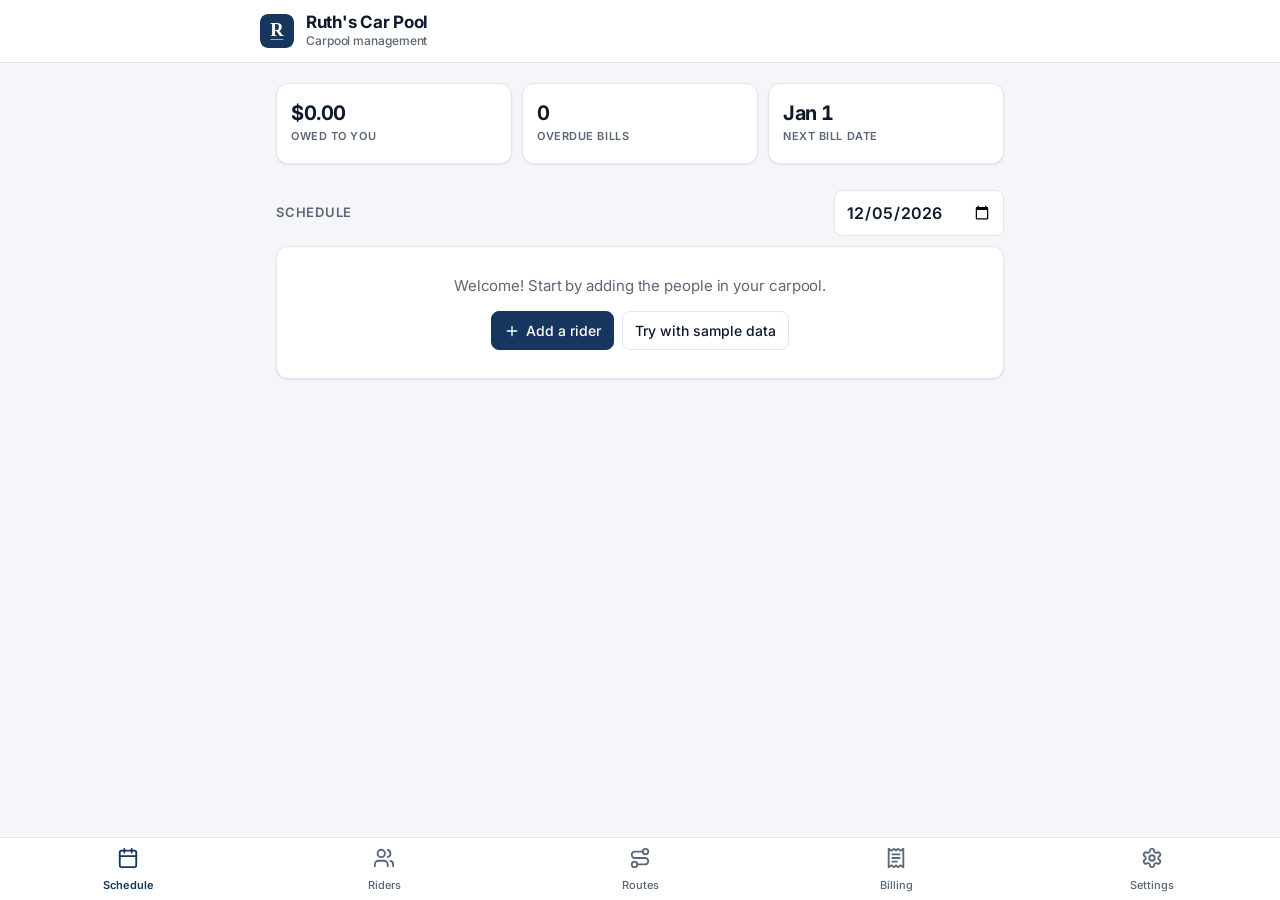
==== index.html @ 296b35c7 "Ruth's Car Pool: carpool PWA with routes, alarms and billing Co-Authored-By: Claude Opus 5.5 <norepl" ====
<!doctype html>
<html lang="en">
<head>
<meta charset="utf-8">
<meta name="viewport" content="width=device-width, initial-scale=1, viewport-fit=cover">
<title>Ruth's Car Pool</title>
<meta name="description" content="Carpool schedule, routes, reminders and billing for Ruth's Car Pool">
<meta name="theme-color" content="#17365d">
<meta name="apple-mobile-web-app-capable" content="yes">
<meta name="mobile-web-app-capable" content="yes">
<meta name="apple-mobile-web-app-status-bar-style" content="default">
<meta name="apple-mobile-web-app-title" content="Ruth's Car Pool">
<link rel="apple-touch-icon" href="icon-180.png">
<link rel="icon" href="icon.svg" type="image/svg+xml">
<link rel="manifest" href="manifest.json">
<link rel="preconnect" href="https://fonts.googleapis.com">
<link rel="preconnect" href="https://fonts.gstatic.com" crossorigin>
<link rel="stylesheet" href="https://fonts.googleapis.com/css2?family=Inter:wght@400;500;600;700&display=swap">
<link rel="stylesheet" href="styles.css">
</head>
<body>
<header class="top">
  <div class="brand">
    <img src="icon.svg" alt="" width="34" height="34">
    <div><h1 id="poolName">Ruth's Car Pool</h1><div class="sub">Carpool management</div></div>
  </div>
</header>

<main id="view"></main>

<nav class="tabs" id="tabs">
  <button data-tab="today" class="active"><span data-ic="calendar"></span>Schedule</button>
  <button data-tab="riders"><span data-ic="users"></span>Riders</button>
  <button data-tab="routes"><span data-ic="route"></span>Routes</button>
  <button data-tab="billing"><span data-ic="receipt"></span>Billing</button>
  <button data-tab="settings"><span data-ic="settings"></span>Settings</button>
</nav>

<dialog id="modal"><form method="dialog" id="modalForm"></form></dialog>
<div id="toast" role="status"></div>

<script src="app.js"></script>
</body>
</html>
---- styles.css ----
:root {
  --bg: #f4f6f9;
  --card: #ffffff;
  --text: #0f1b2d;
  --muted: #5b6676;
  --line: #e2e7ee;
  --brand: #17365d;
  --brand-ink: #ffffff;
  --accent: #2563a8;
  --brand-soft: #e8eff8;
  --danger: #b42318;
  --danger-soft: #fef0ee;
  --warn: #93600a;
  --warn-soft: #fdf5e3;
  --ok: #1f7a4a;
  --ok-soft: #e8f5ee;
  --radius: 12px;
  --shadow: 0 1px 2px rgba(15, 27, 45, .05), 0 1px 3px rgba(15, 27, 45, .04);
  color-scheme: light;
}
@media (prefers-color-scheme: dark) {
  :root:not([data-theme="light"]) {
    --bg: #0d1420;
    --card: #151e2c;
    --text: #e7ecf3;
    --muted: #94a0b2;
    --line: #253145;
    --brand: #4d8fd6;
    --brand-ink: #0d1420;
    --accent: #6ea8e6;
    --brand-soft: #1a2a40;
    --danger: #f0938a;
    --danger-soft: #3a1f1d;
    --warn: #e9be66;
    --warn-soft: #352a15;
    --ok: #7fd1a2;
    --ok-soft: #16301f;
    --shadow: none;
    color-scheme: dark;
  }
}
* { box-sizing: border-box; }
html, body { margin: 0; }
body {
  background: var(--bg);
  color: var(--text);
  font: 15px/1.5 Inter, -apple-system, BlinkMacSystemFont, "Segoe UI", Roboto, sans-serif;
  letter-spacing: -0.006em;
  padding-bottom: calc(76px + env(safe-area-inset-bottom));
  -webkit-tap-highlight-color: transparent;
  -webkit-font-smoothing: antialiased;
}
.ic { width: 18px; height: 18px; flex: none; }

/* Header */
.top {
  position: sticky; top: 0; z-index: 5;
  background: var(--card);
  padding: calc(12px + env(safe-area-inset-top)) 16px 12px;
  border-bottom: 1px solid var(--line);
}
.brand { display: flex; align-items: center; gap: 12px; max-width: 760px; margin: 0 auto; }
.brand img { border-radius: 8px; }
.brand h1 { font-size: 17px; font-weight: 700; margin: 0; letter-spacing: -0.015em; line-height: 1.2; }
.brand .sub { font-size: 12px; color: var(--muted); font-weight: 500; }

main { max-width: 760px; margin: 0 auto; padding: 20px 16px; }
h2 {
  font-size: 13px; font-weight: 600; text-transform: uppercase; letter-spacing: .06em; color: var(--muted);
  margin: 26px 0 10px; display: flex; align-items: center; justify-content: space-between; gap: 8px; min-height: 36px;
}
h2:first-child { margin-top: 0; }
h2 > span { flex: 1; }

.card {
  background: var(--card); border: 1px solid var(--line); border-radius: var(--radius);
  padding: 16px; margin-bottom: 12px; box-shadow: var(--shadow);
}
.card.notice { background: var(--warn-soft); border-color: transparent; color: var(--warn); box-shadow: none; }
.row { display: flex; align-items: center; gap: 12px; }
.row.between { justify-content: space-between; align-items: flex-start; }
.wrap { flex-wrap: wrap; }
.grow { flex: 1; min-width: 0; }
.muted { color: var(--muted); font-size: 14px; }
.small { font-size: 13px; }
.title { font-weight: 600; font-size: 15px; }

/* KPI tiles */
.stats { display: grid; grid-template-columns: repeat(3, 1fr); gap: 10px; margin-bottom: 8px; }
.stat { background: var(--card); border: 1px solid var(--line); border-radius: var(--radius); padding: 14px; box-shadow: var(--shadow); }
.stat span { display: block; font-size: 11px; font-weight: 600; text-transform: uppercase; letter-spacing: .05em; color: var(--muted); margin-bottom: 4px; }
.stat b { display: block; font-size: 20px; font-weight: 700; letter-spacing: -0.02em; font-variant-numeric: tabular-nums; }
@media (max-width: 400px) { .stat { padding: 12px 10px; } .stat b { font-size: 16px; } .stat span { font-size: 10px; } }

/* Buttons */
button, .btn {
  font: inherit; font-size: 14px; font-weight: 500; cursor: pointer;
  border: 1px solid var(--line); background: var(--card); color: var(--text);
  border-radius: 8px; padding: 8px 12px; text-decoration: none;
  display: inline-flex; align-items: center; gap: 6px; min-height: 38px;
  transition: background .15s, border-color .15s;
}
button:hover, .btn:hover { border-color: #c5cfdc; }
button .ic, .btn .ic { width: 16px; height: 16px; }
button.primary, .btn.primary { background: var(--brand); border-color: var(--brand); color: var(--brand-ink); }
button.primary:hover, .btn.primary:hover { filter: brightness(1.1); }
button.danger { color: var(--danger); }
button.link { border: none; background: none; color: var(--accent); padding: 0 2px; min-height: 0; font-weight: 600; }
.actions { display: flex; flex-wrap: wrap; gap: 8px; margin-top: 14px; }

.pill { display: inline-block; font-size: 11px; padding: 2px 8px; border-radius: 6px; font-weight: 600; text-transform: uppercase; letter-spacing: .04em; margin-top: 4px; }
.pill.paid { background: var(--ok-soft); color: var(--ok); }
.pill.unpaid { background: var(--warn-soft); color: var(--warn); }
.pill.overdue { background: var(--danger-soft); color: var(--danger); }
.pill.info { background: var(--brand-soft); color: var(--accent); }

.check { display: flex; align-items: center; gap: 12px; padding: 10px 0; border-top: 1px solid var(--line); cursor: pointer; }
.check:first-of-type { border-top: none; }
.check input { width: 20px; height: 20px; accent-color: var(--brand); flex: none; }

/* Bottom tab bar */
.tabs {
  position: fixed; bottom: 0; left: 0; right: 0; z-index: 10;
  display: flex; background: var(--card); border-top: 1px solid var(--line);
  padding-bottom: env(safe-area-inset-bottom);
}
.tabs button {
  flex: 1; border: none; border-radius: 0; background: none; flex-direction: column; gap: 3px;
  font-size: 11px; font-weight: 500; color: var(--muted); padding: 9px 0 7px; min-height: 58px;
}
.tabs button .ic { width: 22px; height: 22px; }
.tabs button.active { color: var(--brand); font-weight: 600; }

/* Dialogs & forms */
dialog {
  border: 1px solid var(--line); border-radius: 14px; padding: 0; width: min(560px, calc(100vw - 32px));
  max-height: calc(100vh - 40px); background: var(--card); color: var(--text);
  box-shadow: 0 20px 50px rgba(15, 27, 45, .25);
}
dialog::backdrop { background: rgba(15, 27, 45, .5); }
dialog form { padding: 20px; }
dialog h3 { margin: 0 0 8px; font-size: 18px; letter-spacing: -0.015em; }
label { display: block; font-size: 13px; font-weight: 500; color: var(--muted); margin: 12px 0 5px; }
input, select, textarea {
  width: 100%; font: inherit; font-size: 16px; padding: 9px 11px; border-radius: 8px;
  border: 1px solid var(--line); background: var(--card); color: var(--text);
}
input:focus, select:focus, textarea:focus { outline: 2px solid var(--accent); outline-offset: -1px; border-color: transparent; }
textarea { min-height: 70px; resize: vertical; }
.grid2 { display: grid; grid-template-columns: 1fr 1fr; gap: 0 12px; }
.days { display: flex; flex-wrap: wrap; gap: 6px; }
.days label { margin: 0; display: inline-flex; align-items: center; gap: 5px; color: var(--text); font-size: 14px;
  border: 1px solid var(--line); border-radius: 8px; padding: 6px 10px; }
.days input { width: auto; accent-color: var(--brand); }

.empty { text-align: center; color: var(--muted); padding: 28px 12px; }
.empty .actions { justify-content: center; }
#toast {
  position: fixed; left: 50%; bottom: calc(84px + env(safe-area-inset-bottom)); transform: translateX(-50%);
  background: var(--text); color: var(--card); padding: 10px 16px; border-radius: 8px; font-size: 14px; font-weight: 500;
  opacity: 0; pointer-events: none; transition: opacity .2s; z-index: 50; max-width: calc(100vw - 32px);
}
#toast.show { opacity: 1; }

/* Route stops */
.stop { display: flex; gap: 10px; align-items: center; padding: 6px 0; }
.stop .n { width: 24px; height: 24px; border-radius: 6px; background: var(--brand-soft); color: var(--accent);
  display: grid; place-items: center; font-size: 12px; font-weight: 700; flex: none; }
.stop .n .ic { width: 14px; height: 14px; }
.money { font-variant-numeric: tabular-nums; font-weight: 700; font-size: 16px; }
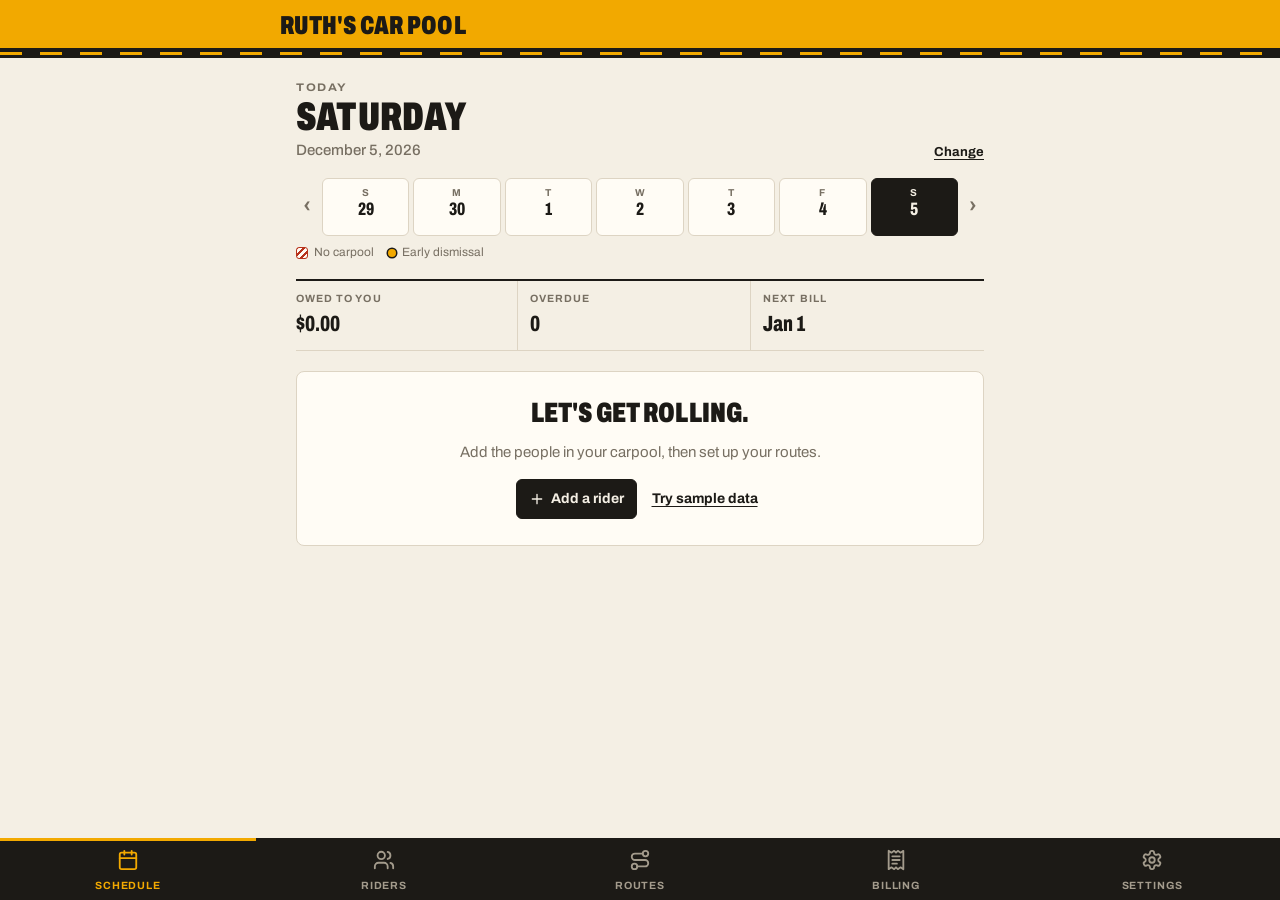
==== commit 44338baa: "New visual identity, school calendar, per-day times, drop-off/pickup alarms - School-bus/road-sign d" ====
--- a/index.html
+++ b/index.html
@@ -5,7 +5,7 @@
 <meta name="viewport" content="width=device-width, initial-scale=1, viewport-fit=cover">
 <title>Ruth's Car Pool</title>
 <meta name="description" content="Carpool schedule, routes, reminders and billing for Ruth's Car Pool">
-<meta name="theme-color" content="#17365d">
+<meta name="theme-color" content="#f2a900">
 <meta name="apple-mobile-web-app-capable" content="yes">
 <meta name="mobile-web-app-capable" content="yes">
 <meta name="apple-mobile-web-app-status-bar-style" content="default">
@@ -15,16 +15,16 @@
 <link rel="manifest" href="manifest.json">
 <link rel="preconnect" href="https://fonts.googleapis.com">
 <link rel="preconnect" href="https://fonts.gstatic.com" crossorigin>
-<link rel="stylesheet" href="https://fonts.googleapis.com/css2?family=Inter:wght@400;500;600;700&display=swap">
+<link rel="stylesheet" href="https://fonts.googleapis.com/css2?family=Archivo:wdth,wght@62..125,400..900&display=swap">
 <link rel="stylesheet" href="styles.css">
 </head>
 <body>
 <header class="top">
   <div class="brand">
-    <img src="icon.svg" alt="" width="34" height="34">
-    <div><h1 id="poolName">Ruth's Car Pool</h1><div class="sub">Carpool management</div></div>
+    <h1 id="poolName">Ruth's Car Pool</h1>
   </div>
 </header>
+<div class="stripe" aria-hidden="true"></div>
 
 <main id="view"></main>
 
--- a/styles.css
+++ b/styles.css
@@ -1,170 +1,320 @@
+/* Ruth's Car Pool — school-bus / road-sign identity.
+   Paper + ink + one loud amber. Heavy condensed signage type for headings and numbers. */
 :root {
-  --bg: #f4f6f9;
-  --card: #ffffff;
-  --text: #0f1b2d;
-  --muted: #5b6676;
-  --line: #e2e7ee;
-  --brand: #17365d;
-  --brand-ink: #ffffff;
-  --accent: #2563a8;
-  --brand-soft: #e8eff8;
-  --danger: #b42318;
-  --danger-soft: #fef0ee;
-  --warn: #93600a;
-  --warn-soft: #fdf5e3;
-  --ok: #1f7a4a;
-  --ok-soft: #e8f5ee;
-  --radius: 12px;
-  --shadow: 0 1px 2px rgba(15, 27, 45, .05), 0 1px 3px rgba(15, 27, 45, .04);
+  --paper: #f4efe4;
+  --card: #fffcf5;
+  --ink: #1c1a16;
+  --ink-2: #3a362f;
+  --muted: #776f62;
+  --line: #ddd4c3;
+  --amber: #f2a900;
+  --amber-ink: #1c1a16;
+  --amber-soft: #fbecc4;
+  --red: #b8321b;
+  --red-soft: #f7dcd3;
+  --green: #2e6a3c;
+  --green-soft: #dcebd9;
+  --wide: 'wdth' 112;
+  --cond: 'wdth' 68;
   color-scheme: light;
 }
 @media (prefers-color-scheme: dark) {
   :root:not([data-theme="light"]) {
-    --bg: #0d1420;
-    --card: #151e2c;
-    --text: #e7ecf3;
-    --muted: #94a0b2;
-    --line: #253145;
-    --brand: #4d8fd6;
-    --brand-ink: #0d1420;
-    --accent: #6ea8e6;
-    --brand-soft: #1a2a40;
-    --danger: #f0938a;
-    --danger-soft: #3a1f1d;
-    --warn: #e9be66;
-    --warn-soft: #352a15;
-    --ok: #7fd1a2;
-    --ok-soft: #16301f;
-    --shadow: none;
+    --paper: #13120f;
+    --card: #1c1a16;
+    --ink: #f1ebdf;
+    --ink-2: #d6cfc1;
+    --muted: #a0978a;
+    --line: #34302a;
+    --amber: #f5b521;
+    --amber-soft: #3a2f12;
+    --red: #f08c76;
+    --red-soft: #3b1f18;
+    --green: #8fcf98;
+    --green-soft: #1c2e1f;
     color-scheme: dark;
   }
 }
+:root[data-theme="dark"] {
+  --paper: #13120f; --card: #1c1a16; --ink: #f1ebdf; --ink-2: #d6cfc1; --muted: #a0978a; --line: #34302a;
+  --amber: #f5b521; --amber-soft: #3a2f12; --red: #f08c76; --red-soft: #3b1f18; --green: #8fcf98; --green-soft: #1c2e1f;
+  color-scheme: dark;
+}
+
 * { box-sizing: border-box; }
 html, body { margin: 0; }
 body {
-  background: var(--bg);
-  color: var(--text);
-  font: 15px/1.5 Inter, -apple-system, BlinkMacSystemFont, "Segoe UI", Roboto, sans-serif;
-  letter-spacing: -0.006em;
-  padding-bottom: calc(76px + env(safe-area-inset-bottom));
+  background: var(--paper);
+  color: var(--ink);
+  font-family: Archivo, "Helvetica Neue", Arial, sans-serif;
+  font-size: 15px; line-height: 1.45;
+  padding-bottom: calc(78px + env(safe-area-inset-bottom));
   -webkit-tap-highlight-color: transparent;
   -webkit-font-smoothing: antialiased;
 }
 .ic { width: 18px; height: 18px; flex: none; }
 
-/* Header */
+/* ---------- Header: amber band + road stripe ---------- */
 .top {
   position: sticky; top: 0; z-index: 5;
-  background: var(--card);
-  padding: calc(12px + env(safe-area-inset-top)) 16px 12px;
-  border-bottom: 1px solid var(--line);
-}
-.brand { display: flex; align-items: center; gap: 12px; max-width: 760px; margin: 0 auto; }
-.brand img { border-radius: 8px; }
-.brand h1 { font-size: 17px; font-weight: 700; margin: 0; letter-spacing: -0.015em; line-height: 1.2; }
-.brand .sub { font-size: 12px; color: var(--muted); font-weight: 500; }
-
-main { max-width: 760px; margin: 0 auto; padding: 20px 16px; }
-h2 {
-  font-size: 13px; font-weight: 600; text-transform: uppercase; letter-spacing: .06em; color: var(--muted);
-  margin: 26px 0 10px; display: flex; align-items: center; justify-content: space-between; gap: 8px; min-height: 36px;
-}
-h2:first-child { margin-top: 0; }
-h2 > span { flex: 1; }
-
-.card {
-  background: var(--card); border: 1px solid var(--line); border-radius: var(--radius);
-  padding: 16px; margin-bottom: 12px; box-shadow: var(--shadow);
-}
-.card.notice { background: var(--warn-soft); border-color: transparent; color: var(--warn); box-shadow: none; }
-.row { display: flex; align-items: center; gap: 12px; }
-.row.between { justify-content: space-between; align-items: flex-start; }
-.wrap { flex-wrap: wrap; }
-.grow { flex: 1; min-width: 0; }
+  background: var(--amber); color: var(--amber-ink);
+  padding: calc(12px + env(safe-area-inset-top)) 16px 10px;
+}
+.brand { max-width: 720px; margin: 0 auto; display: flex; align-items: baseline; justify-content: space-between; }
+.brand h1 {
+  margin: 0; font-size: 26px; line-height: 1; text-transform: uppercase;
+  font-weight: 900; font-variation-settings: var(--cond); letter-spacing: .01em;
+}
+.stripe {
+  position: sticky; top: calc(48px + env(safe-area-inset-top)); z-index: 5; height: 10px;
+  background:
+    repeating-linear-gradient(90deg, var(--amber) 0 22px, transparent 22px 40px) center / 100% 3px no-repeat,
+    #1c1a16;
+}
+
+main { max-width: 720px; margin: 0 auto; padding: 22px 16px 16px; }
+
+/* ---------- Type ---------- */
+.eyebrow {
+  font-size: 11px; font-weight: 700; text-transform: uppercase; letter-spacing: .14em; color: var(--muted);
+  font-variation-settings: var(--wide);
+}
+.display {
+  font-size: 40px; line-height: .95; font-weight: 900; text-transform: uppercase;
+  font-variation-settings: var(--cond); letter-spacing: .005em; margin-top: 2px;
+}
+.display.sm { font-size: 28px; }
+.display.big { font-size: 56px; font-variant-numeric: tabular-nums; }
+.sub { color: var(--muted); font-weight: 500; margin-top: 4px; }
 .muted { color: var(--muted); font-size: 14px; }
 .small { font-size: 13px; }
-.title { font-weight: 600; font-size: 15px; }
-
-/* KPI tiles */
-.stats { display: grid; grid-template-columns: repeat(3, 1fr); gap: 10px; margin-bottom: 8px; }
-.stat { background: var(--card); border: 1px solid var(--line); border-radius: var(--radius); padding: 14px; box-shadow: var(--shadow); }
-.stat span { display: block; font-size: 11px; font-weight: 600; text-transform: uppercase; letter-spacing: .05em; color: var(--muted); margin-bottom: 4px; }
-.stat b { display: block; font-size: 20px; font-weight: 700; letter-spacing: -0.02em; font-variant-numeric: tabular-nums; }
-@media (max-width: 400px) { .stat { padding: 12px 10px; } .stat b { font-size: 16px; } .stat span { font-size: 10px; } }
-
-/* Buttons */
+.grow { flex: 1; min-width: 0; }
+.row { display: flex; gap: 12px; align-items: center; }
+.row.between { justify-content: space-between; align-items: flex-start; }
+
+.dayhead, .pagehead { display: flex; align-items: flex-end; justify-content: space-between; gap: 12px; margin-bottom: 16px; }
+.datepick { position: relative; text-transform: none; letter-spacing: 0; font-size: 13px; font-weight: 700; color: var(--ink); text-decoration: underline; text-underline-offset: 3px; cursor: pointer; margin: 0; }
+.datepick input { position: absolute; inset: 0; opacity: 0; width: 100%; padding: 0; }
+
+/* ---------- Week strip ---------- */
+.week { display: grid; grid-template-columns: 22px repeat(7, 1fr) 22px; gap: 4px; align-items: stretch; margin-bottom: 6px; }
+.wknav { border: none; background: none; font-size: 22px; color: var(--muted); padding: 0; min-height: 0; justify-content: center; }
+.wd {
+  flex-direction: column; gap: 0; padding: 7px 0 6px; min-height: 0; border-radius: 6px;
+  border: 1.5px solid var(--line); background: var(--card); justify-content: center; position: relative;
+}
+.wd span { font-size: 10px; font-weight: 700; color: var(--muted); letter-spacing: .08em; }
+.wd b { font-size: 18px; font-weight: 800; font-variation-settings: var(--cond); line-height: 1.1; }
+.wd i { width: 6px; height: 6px; border-radius: 50%; background: var(--ink); margin-top: 3px; }
+.wd.none i { background: transparent; }
+.wd.off { background: repeating-linear-gradient(-45deg, var(--card) 0 5px, var(--red-soft) 5px 9px); border-color: var(--red); }
+.wd.off b { color: var(--red); text-decoration: line-through; }
+.wd.off i { background: transparent; }
+.wd.early i { background: var(--amber); box-shadow: 0 0 0 1.5px var(--ink); }
+.wd.now span { color: var(--ink); }
+.wd.sel { background: var(--ink); border-color: var(--ink); }
+.wd.sel span, .wd.sel b { color: var(--paper); text-decoration: none; }
+.wd.sel i { background: var(--amber); }
+.wd.sel.none i { background: transparent; }
+.legend { display: flex; gap: 6px 14px; flex-wrap: wrap; align-items: center; font-size: 12px; color: var(--muted); margin: 8px 0 18px; }
+.legend .k { display: inline-block; width: 12px; height: 12px; border-radius: 3px; vertical-align: -2px; margin-right: -8px; }
+.legend .k.off { background: repeating-linear-gradient(-45deg, var(--card) 0 3px, var(--red) 3px 5px); border: 1px solid var(--red); }
+.legend .k.early { background: var(--amber); border-radius: 50%; width: 8px; height: 8px; vertical-align: 0; box-shadow: 0 0 0 1.5px var(--ink); }
+
+/* ---------- Ledger (summary line instead of KPI tiles) ---------- */
+.ledger {
+  display: flex; border-top: 2px solid var(--ink); border-bottom: 1px solid var(--line); margin-bottom: 20px;
+}
+.ledger > div { flex: 1; padding: 10px 0 10px 12px; border-left: 1px solid var(--line); min-width: 0; }
+.ledger > div:first-child { padding-left: 0; border-left: none; }
+.ledger span { display: block; font-size: 10.5px; font-weight: 700; text-transform: uppercase; letter-spacing: .1em; color: var(--muted); white-space: nowrap; overflow: hidden; text-overflow: ellipsis; }
+.ledger b { display: block; font-size: 22px; font-weight: 800; font-variation-settings: var(--cond); font-variant-numeric: tabular-nums; margin-top: 2px; }
+.ledger b.hl { color: var(--ink); background: linear-gradient(transparent 58%, var(--amber) 58% 92%, transparent 92%); display: inline-block; }
+.ledger b.bad { color: var(--red); }
+
+/* ---------- Banners ---------- */
+.banner { display: flex; flex-direction: column; padding: 12px 14px; border-radius: 6px; margin: -6px 0 18px; border-left: 6px solid; }
+.banner b { font-size: 18px; font-weight: 900; text-transform: uppercase; font-variation-settings: var(--cond); letter-spacing: .02em; }
+.banner span { font-size: 14px; }
+.banner.off { background: var(--red-soft); border-color: var(--red); color: var(--red); }
+.banner.off span { color: var(--ink-2); }
+.banner.early { background: var(--amber-soft); border-color: var(--amber); }
+.notice { background: var(--amber-soft); border-left: 6px solid var(--amber); padding: 12px 14px; border-radius: 6px; margin-bottom: 16px; font-size: 14px; }
+.alarmbox {
+  display: flex; gap: 14px; align-items: center; justify-content: space-between; flex-wrap: wrap;
+  background: var(--ink); color: var(--paper); padding: 16px; border-radius: 8px; margin-bottom: 18px;
+}
+.alarmbox b { display: block; font-size: 19px; font-weight: 900; text-transform: uppercase; font-variation-settings: var(--cond); }
+.alarmbox span { display: block; font-size: 13px; opacity: .78; max-width: 420px; margin-top: 2px; }
+.alarmbox button.primary { background: var(--amber); color: #1c1a16; border-color: var(--amber); }
+
+/* ---------- Runs (route cards) ---------- */
+.run {
+  background: var(--card); border: 1.5px solid var(--ink); border-radius: 8px;
+  padding: 16px; margin-bottom: 16px; box-shadow: 4px 4px 0 var(--ink);
+}
+.runhead { display: flex; gap: 14px; align-items: flex-start; }
+.clock {
+  flex: none; background: var(--amber); color: #1c1a16; border-radius: 6px; padding: 6px 8px 5px; min-width: 66px; text-align: center;
+}
+.clock b { display: block; font-size: 26px; line-height: 1; font-weight: 900; font-variation-settings: var(--cond); font-variant-numeric: tabular-nums; }
+.clock span { display: block; font-size: 10px; font-weight: 800; letter-spacing: .14em; margin-top: 2px; }
+.kind { font-size: 10.5px; font-weight: 800; text-transform: uppercase; letter-spacing: .12em; color: var(--muted); font-variation-settings: var(--wide); }
+.kind em { font-style: normal; color: var(--red); }
+.runname { font-size: 20px; font-weight: 800; line-height: 1.15; font-variation-settings: var(--cond); text-transform: uppercase; margin-top: 1px; }
+.runmeta { font-size: 13px; color: var(--muted); margin-top: 2px; }
+.runnote { display: flex; align-items: center; gap: 6px; font-size: 12.5px; color: var(--muted); margin-top: 4px; }
+.runnote .ic { width: 14px; height: 14px; }
+.daystrip { display: flex; gap: 3px; margin-top: 6px; }
+.daystrip span { width: 20px; height: 20px; display: grid; place-items: center; font-size: 10px; font-weight: 800; border-radius: 4px; color: var(--muted); border: 1px solid var(--line); }
+.daystrip span.on { background: var(--ink); color: var(--paper); border-color: var(--ink); }
+.daystrip span.alt { background: var(--amber); color: #1c1a16; border-color: var(--ink); }
+
+/* The road: stops connected by a dashed center line */
+.road { list-style: none; margin: 14px 0 4px; padding: 0; position: relative; }
+.road::before {
+  content: ""; position: absolute; left: 12px; top: 14px; bottom: 14px; width: 2px;
+  background: repeating-linear-gradient(var(--ink) 0 6px, transparent 6px 11px);
+}
+.road li label { display: flex; align-items: center; gap: 12px; padding: 7px 0; margin: 0; color: var(--ink); font-size: 15px; font-weight: 400; text-transform: none; letter-spacing: 0; cursor: pointer; position: relative; }
+.stopname { display: block; font-weight: 700; }
+.stopaddr { display: block; font-size: 12.5px; color: var(--muted); }
+.stopnum, .stopcheck {
+  flex: none; width: 26px; height: 26px; border-radius: 50%; display: grid; place-items: center;
+  background: var(--card); border: 2px solid var(--ink); font-size: 12px; font-weight: 800; position: relative; z-index: 1; margin: 0;
+}
+.stopnum.end { background: var(--ink); color: var(--amber); border-radius: 5px; }
+.stopnum.end .ic { width: 13px; height: 13px; }
+.stopcheck { appearance: none; -webkit-appearance: none; cursor: pointer; padding: 0; }
+.stopcheck:checked { background: var(--amber); }
+.stopcheck:checked::after { content: ""; width: 9px; height: 5px; border-left: 2.5px solid #1c1a16; border-bottom: 2.5px solid #1c1a16; transform: rotate(-45deg) translate(1px, -1px); }
+.road li.dest label { cursor: default; }
+
+/* ---------- Buttons ---------- */
 button, .btn {
-  font: inherit; font-size: 14px; font-weight: 500; cursor: pointer;
-  border: 1px solid var(--line); background: var(--card); color: var(--text);
-  border-radius: 8px; padding: 8px 12px; text-decoration: none;
-  display: inline-flex; align-items: center; gap: 6px; min-height: 38px;
-  transition: background .15s, border-color .15s;
-}
-button:hover, .btn:hover { border-color: #c5cfdc; }
+  font: inherit; font-size: 14px; font-weight: 700; cursor: pointer;
+  border: 1.5px solid var(--ink); background: var(--card); color: var(--ink);
+  border-radius: 6px; padding: 8px 12px; min-height: 40px; text-decoration: none;
+  display: inline-flex; align-items: center; gap: 6px;
+}
 button .ic, .btn .ic { width: 16px; height: 16px; }
-button.primary, .btn.primary { background: var(--brand); border-color: var(--brand); color: var(--brand-ink); }
-button.primary:hover, .btn.primary:hover { filter: brightness(1.1); }
-button.danger { color: var(--danger); }
-button.link { border: none; background: none; color: var(--accent); padding: 0 2px; min-height: 0; font-weight: 600; }
-.actions { display: flex; flex-wrap: wrap; gap: 8px; margin-top: 14px; }
-
-.pill { display: inline-block; font-size: 11px; padding: 2px 8px; border-radius: 6px; font-weight: 600; text-transform: uppercase; letter-spacing: .04em; margin-top: 4px; }
-.pill.paid { background: var(--ok-soft); color: var(--ok); }
-.pill.unpaid { background: var(--warn-soft); color: var(--warn); }
-.pill.overdue { background: var(--danger-soft); color: var(--danger); }
-.pill.info { background: var(--brand-soft); color: var(--accent); }
-
-.check { display: flex; align-items: center; gap: 12px; padding: 10px 0; border-top: 1px solid var(--line); cursor: pointer; }
-.check:first-of-type { border-top: none; }
-.check input { width: 20px; height: 20px; accent-color: var(--brand); flex: none; }
-
-/* Bottom tab bar */
+button.primary, .btn.primary { background: var(--ink); color: var(--paper); }
+button.ghost { border-color: transparent; background: transparent; text-decoration: underline; text-underline-offset: 3px; padding-left: 6px; padding-right: 6px; }
+button:active, .btn:active { transform: translateY(1px); }
+.textbtn { border: none; background: none; padding: 0; min-height: 0; font-weight: 700; text-decoration: underline; text-underline-offset: 3px; color: var(--ink); }
+.textbtn.danger { color: var(--red); }
+.actions { display: flex; flex-wrap: wrap; gap: 8px; align-items: center; margin-top: 14px; }
+.links { display: inline-flex; gap: 14px; margin-left: auto; align-items: center; }
+.links a { color: var(--ink); font-weight: 700; text-underline-offset: 3px; font-size: 14px; }
+
+/* ---------- Panels & lists ---------- */
+.panel { background: var(--card); border: 1.5px solid var(--line); border-radius: 8px; margin-bottom: 14px; }
+.panel.pad { padding: 4px 16px 16px; }
+.panel.empty { padding: 26px 18px; text-align: center; color: var(--muted); }
+.panel.empty .display { color: var(--ink); }
+.panel.empty .actions { justify-content: center; }
+.list .item { padding: 14px 16px; border-top: 1px solid var(--line); }
+.list .item:first-child { border-top: none; }
+.itemmain { display: flex; gap: 12px; align-items: flex-start; }
+.itemname { font-weight: 800; font-size: 16px; }
+.itemmeta { font-size: 13px; color: var(--muted); }
+.itemright { text-align: right; }
+.itemfoot { display: flex; align-items: center; gap: 10px; margin-top: 10px; flex-wrap: wrap; }
+.amt { font-weight: 800; font-size: 17px; font-variation-settings: var(--cond); font-variant-numeric: tabular-nums; }
+.amt.lg { font-size: 26px; font-weight: 900; }
+.tag { font-size: 11px; font-weight: 800; text-transform: uppercase; letter-spacing: .08em; padding: 3px 7px; border-radius: 4px; background: var(--green-soft); color: var(--green); }
+.tag.due { background: var(--amber-soft); color: var(--ink); }
+.caltag { flex: none; font-size: 10px; font-weight: 900; text-transform: uppercase; letter-spacing: .1em; padding: 4px 6px; border-radius: 4px; margin-top: 2px; width: 46px; text-align: center; }
+.caltag.off { background: var(--red); color: #fff; }
+.caltag.early { background: var(--amber); color: #1c1a16; }
+
+/* ---------- Segmented control ---------- */
+.seg { display: inline-flex; border: 1.5px solid var(--ink); border-radius: 6px; overflow: hidden; margin-bottom: 14px; }
+.seg button, .seg label { border: none; border-radius: 0; min-height: 34px; background: var(--card); color: var(--ink); padding: 6px 14px; margin: 0; font-size: 13px; font-weight: 700; display: inline-flex; align-items: center; cursor: pointer; }
+.seg > * + * { border-left: 1.5px solid var(--ink); }
+.seg .on { background: var(--ink); color: var(--paper); }
+.seg.full { display: flex; }
+.seg.full label { flex: 1; justify-content: center; }
+.seg input { display: none; }
+
+/* ---------- Invoice tickets ---------- */
+.ticket {
+  display: flex; background: var(--card); border: 1.5px solid var(--ink); border-radius: 8px; margin-bottom: 14px; position: relative;
+}
+.stub {
+  flex: none; width: 74px; background: var(--amber); color: #1c1a16; padding: 12px 8px; border-radius: 6px 0 0 6px;
+  display: flex; flex-direction: column; border-right: 2px dashed var(--ink);
+}
+.stub b { font-size: 20px; font-weight: 900; font-variation-settings: var(--cond); line-height: 1; margin-bottom: 10px; font-variant-numeric: tabular-nums; }
+.stub b.small { font-size: 15px; }
+.stublabel { font-size: 9px; font-weight: 800; letter-spacing: .14em; text-transform: uppercase; opacity: .7; }
+.ticket.paid .stub { background: var(--green-soft); color: var(--green); }
+.ticket.overdue .stub { background: var(--red); color: #fff; }
+.ticket::before, .ticket::after {
+  content: ""; position: absolute; left: 66px; width: 16px; height: 16px; border-radius: 50%; background: var(--paper);
+  border: 1.5px solid var(--ink);
+}
+.ticket::before { top: -9px; clip-path: inset(50% 0 0 0); }
+.ticket::after { bottom: -9px; clip-path: inset(0 0 50% 0); }
+.tbody { flex: 1; min-width: 0; padding: 14px 14px 14px 16px; }
+.stamp {
+  display: inline-block; margin-top: 8px; font-size: 11px; font-weight: 900; text-transform: uppercase; letter-spacing: .14em;
+  border: 2px solid; padding: 2px 8px; border-radius: 4px; transform: rotate(-2deg);
+}
+.stamp.unpaid { color: var(--muted); }
+.stamp.overdue { color: var(--red); }
+.stamp.paid { color: var(--green); }
+
+/* ---------- Bottom tab bar ---------- */
 .tabs {
-  position: fixed; bottom: 0; left: 0; right: 0; z-index: 10;
-  display: flex; background: var(--card); border-top: 1px solid var(--line);
-  padding-bottom: env(safe-area-inset-bottom);
+  position: fixed; bottom: 0; left: 0; right: 0; z-index: 10; display: flex;
+  background: #1c1a16; padding-bottom: env(safe-area-inset-bottom);
 }
 .tabs button {
-  flex: 1; border: none; border-radius: 0; background: none; flex-direction: column; gap: 3px;
-  font-size: 11px; font-weight: 500; color: var(--muted); padding: 9px 0 7px; min-height: 58px;
+  flex: 1; border: none; border-radius: 0; background: none; flex-direction: column; gap: 3px; min-height: 60px;
+  color: #a39b8c; font-size: 10.5px; font-weight: 700; text-transform: uppercase; letter-spacing: .08em; padding: 8px 0 7px;
+  border-top: 3px solid transparent;
 }
 .tabs button .ic { width: 22px; height: 22px; }
-.tabs button.active { color: var(--brand); font-weight: 600; }
-
-/* Dialogs & forms */
+.tabs button.active { color: #f2a900; border-top-color: #f2a900; }
+
+/* ---------- Dialogs & forms ---------- */
 dialog {
-  border: 1px solid var(--line); border-radius: 14px; padding: 0; width: min(560px, calc(100vw - 32px));
-  max-height: calc(100vh - 40px); background: var(--card); color: var(--text);
-  box-shadow: 0 20px 50px rgba(15, 27, 45, .25);
-}
-dialog::backdrop { background: rgba(15, 27, 45, .5); }
+  border: 1.5px solid var(--ink); border-radius: 10px; padding: 0; width: min(560px, calc(100vw - 24px));
+  max-height: calc(100vh - 32px); background: var(--card); color: var(--ink); box-shadow: 6px 6px 0 var(--ink);
+}
+dialog::backdrop { background: rgba(28, 26, 22, .55); }
 dialog form { padding: 20px; }
-dialog h3 { margin: 0 0 8px; font-size: 18px; letter-spacing: -0.015em; }
-label { display: block; font-size: 13px; font-weight: 500; color: var(--muted); margin: 12px 0 5px; }
+dialog h3 { margin: 0 0 6px; font-size: 26px; font-weight: 900; text-transform: uppercase; font-variation-settings: var(--cond); }
+label { display: block; font-size: 12px; font-weight: 700; color: var(--ink-2); margin: 14px 0 5px; text-transform: uppercase; letter-spacing: .06em; }
 input, select, textarea {
-  width: 100%; font: inherit; font-size: 16px; padding: 9px 11px; border-radius: 8px;
-  border: 1px solid var(--line); background: var(--card); color: var(--text);
-}
-input:focus, select:focus, textarea:focus { outline: 2px solid var(--accent); outline-offset: -1px; border-color: transparent; }
+  width: 100%; font: inherit; font-size: 16px; padding: 10px 11px; border-radius: 6px;
+  border: 1.5px solid var(--line); background: var(--paper); color: var(--ink);
+}
+input:focus, select:focus, textarea:focus { outline: none; border-color: var(--ink); box-shadow: 0 0 0 3px var(--amber); }
 textarea { min-height: 70px; resize: vertical; }
 .grid2 { display: grid; grid-template-columns: 1fr 1fr; gap: 0 12px; }
 .days { display: flex; flex-wrap: wrap; gap: 6px; }
-.days label { margin: 0; display: inline-flex; align-items: center; gap: 5px; color: var(--text); font-size: 14px;
-  border: 1px solid var(--line); border-radius: 8px; padding: 6px 10px; }
-.days input { width: auto; accent-color: var(--brand); }
-
-.empty { text-align: center; color: var(--muted); padding: 28px 12px; }
-.empty .actions { justify-content: center; }
+.days label { margin: 0; display: inline-flex; align-items: center; gap: 5px; color: var(--ink); font-size: 13px; letter-spacing: 0;
+  border: 1.5px solid var(--line); border-radius: 6px; padding: 6px 9px; text-transform: none; }
+.days input { width: auto; accent-color: #1c1a16; }
+.daytimes { margin-top: 14px; border: 1.5px dashed var(--line); border-radius: 6px; padding: 10px 12px; }
+.daytimes summary { font-weight: 700; font-size: 14px; cursor: pointer; }
+.dtgrid { display: grid; grid-template-columns: repeat(auto-fill, minmax(120px, 1fr)); gap: 0 10px; }
+.dtgrid label { margin-top: 10px; }
+.stop { display: flex; gap: 10px; align-items: center; padding: 5px 0; }
+
 #toast {
   position: fixed; left: 50%; bottom: calc(84px + env(safe-area-inset-bottom)); transform: translateX(-50%);
-  background: var(--text); color: var(--card); padding: 10px 16px; border-radius: 8px; font-size: 14px; font-weight: 500;
-  opacity: 0; pointer-events: none; transition: opacity .2s; z-index: 50; max-width: calc(100vw - 32px);
+  background: var(--ink); color: var(--paper); padding: 10px 16px; border-radius: 6px; font-size: 14px; font-weight: 600;
+  opacity: 0; pointer-events: none; transition: opacity .2s; z-index: 50; max-width: calc(100vw - 32px); border-left: 5px solid var(--amber);
 }
 #toast.show { opacity: 1; }
 
-/* Route stops */
-.stop { display: flex; gap: 10px; align-items: center; padding: 6px 0; }
-.stop .n { width: 24px; height: 24px; border-radius: 6px; background: var(--brand-soft); color: var(--accent);
-  display: grid; place-items: center; font-size: 12px; font-weight: 700; flex: none; }
-.stop .n .ic { width: 14px; height: 14px; }
-.money { font-variant-numeric: tabular-nums; font-weight: 700; font-size: 16px; }
+@media (max-width: 380px) {
+  .display { font-size: 34px; }
+  .display.big { font-size: 46px; }
+  .ledger b { font-size: 18px; }
+  .clock { min-width: 58px; }
+  .clock b { font-size: 22px; }
+}
